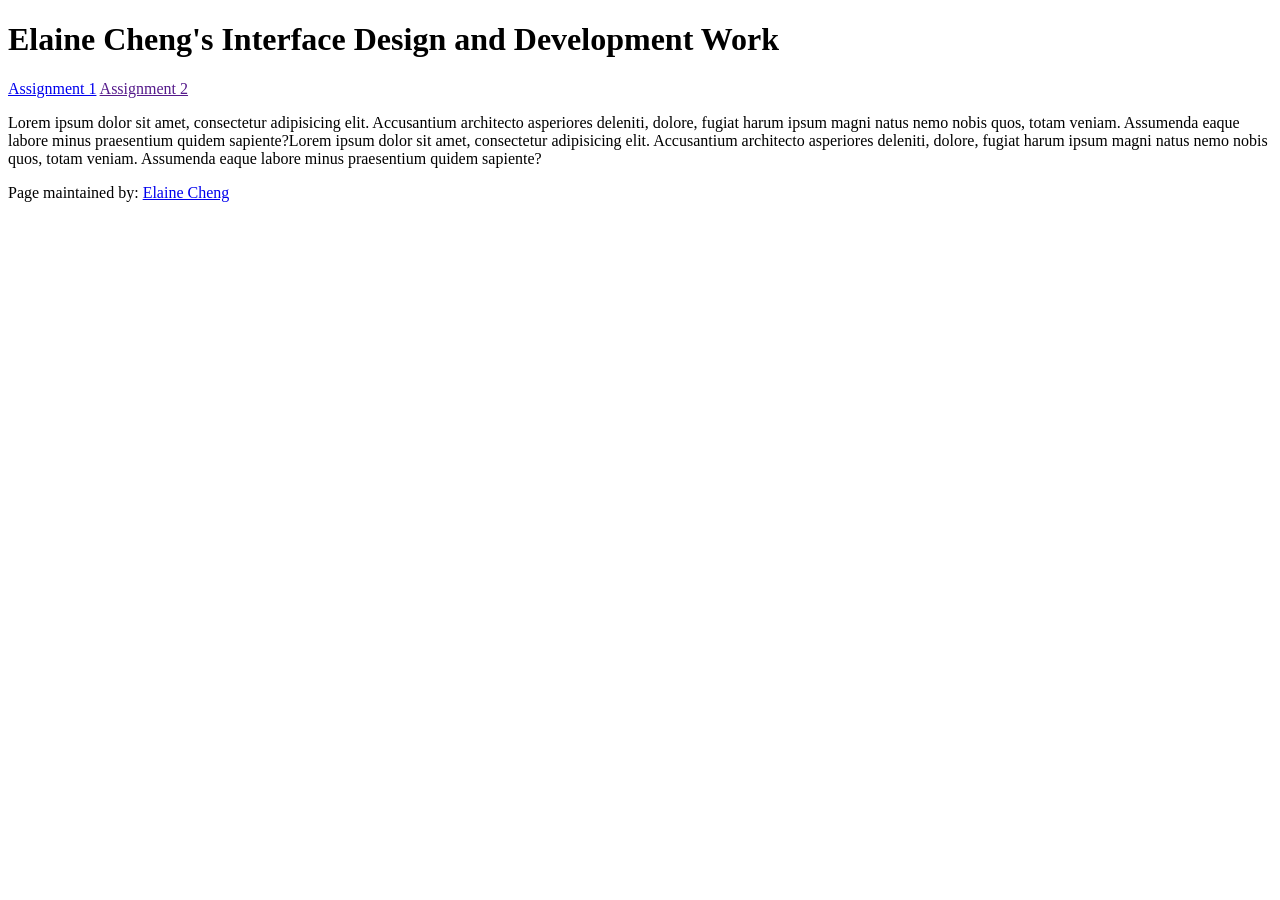
==== index.html @ 5deccfa6 "able to access assignment1 link page" ====
<!doctype html>
<html lang="en">
<head>
    <meta charset="UTF-8">
    <meta name="viewport"
          content="width=device-width, user-scalable=no, initial-scale=1.0, maximum-scale=1.0, minimum-scale=1.0">
    <meta http-equiv="X-UA-Compatible" content="ie=edge">

<!-- !!!!! -->
<!--    change this to refer to your specific page  -->
    <title>Elaine's Work Index</title>

<!-- !!!!! -->
<!--  change this to your preferred icon  -->
    <!-- favicon was sourced from favicon.io but the original graphics are copyright 2020 Twitter, Inc
    and other contributors -->
    <!-- They are licensed under CC-BY 4.0 as linked below -->
    <!-- https://creativecommons.org/licenses/by/4.0/ -->
    <link rel="icon" type="image/png" href="./assets/icons/favicon.png">

    <link rel="stylesheet" href="reset.css">
    <link rel="stylesheet" href="style.css">
</head>
<body>

    <header>
<!-- !!!!! -->
<!--    change this to your preferred online name  -->
        <h1>Elaine Cheng's Interface Design and Development Work</h1>
    </header>

    <div class="mainNavContainer">

        <nav>
            <a href="./assignment1.html">Assignment 1</a>
            <a href="">Assignment 2</a>
        </nav>

        <main>
            <section id="intro-section">
                <p> Lorem ipsum dolor sit amet, consectetur adipisicing elit. Accusantium architecto asperiores deleniti, dolore, fugiat harum ipsum magni natus nemo nobis quos, totam veniam. Assumenda eaque labore minus praesentium quidem sapiente?Lorem ipsum dolor sit amet, consectetur adipisicing elit. Accusantium architecto asperiores deleniti, dolore, fugiat harum ipsum magni natus nemo nobis quos, totam veniam. Assumenda eaque labore minus praesentium quidem sapiente?</p>
            </section>
        </main>

        <!-- this is an empty element which helps with spacing -->
        <aside></aside>

    </div>

    <footer>
        <p>
<!-- !!!!! -->
<!--    change this to your preferred online name and update link to refer to your github page  -->
            Page maintained by:
            <a href="https://github.com/ElaineChengZY/" target="_blank">
            Elaine Cheng
            </a>
        </p>
    </footer>
</body>
</html>
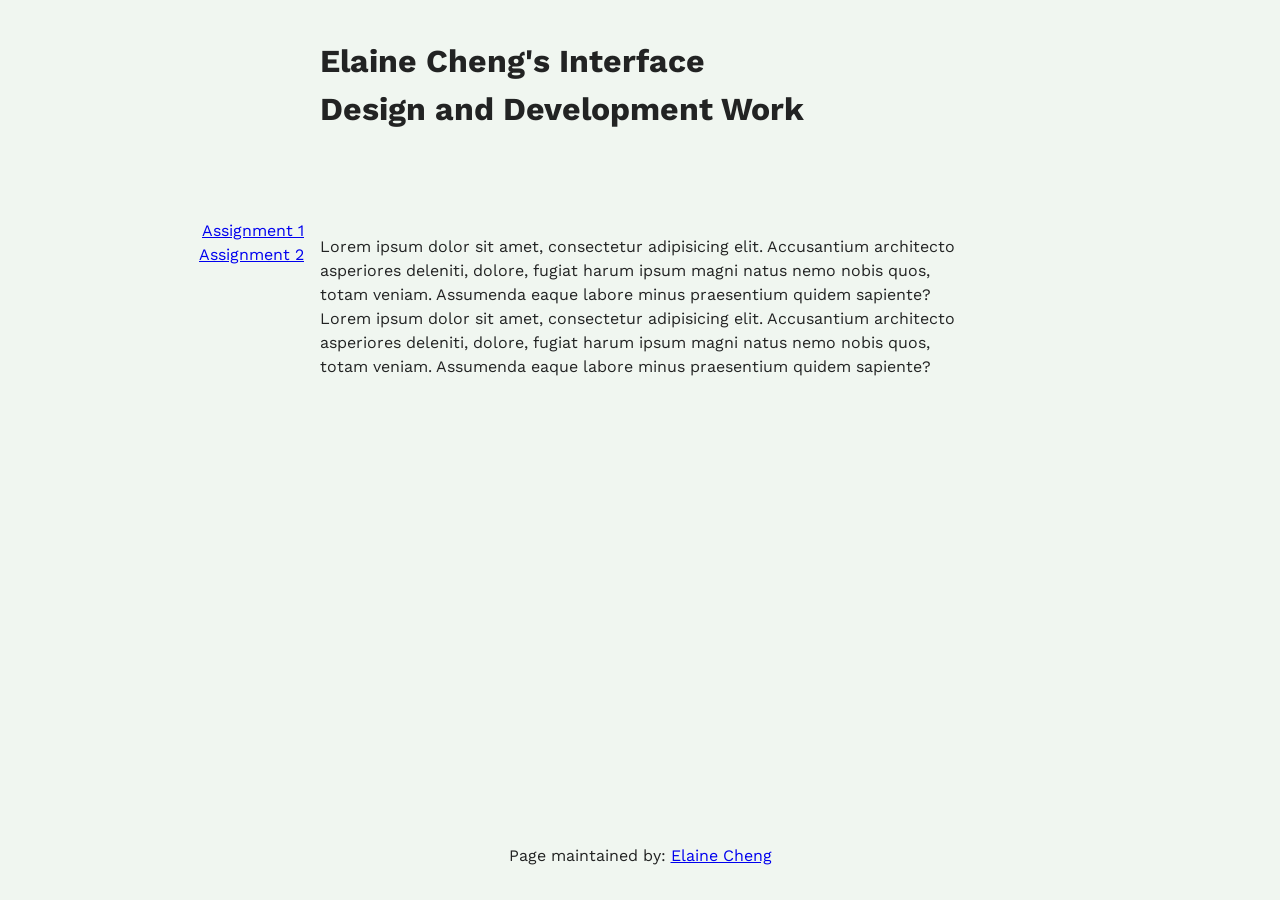
==== commit 61c7df3e: "set up assignment2" ====
--- a/index.html
+++ b/index.html
@@ -8,7 +8,7 @@
 
 <!-- !!!!! -->
 <!--    change this to refer to your specific page  -->
-    <title>Elaine's Work Index</title>
+    <title>Elaine Cheng's Work Index</title>
 
 <!-- !!!!! -->
 <!--  change this to your preferred icon  -->
@@ -33,7 +33,7 @@
 
         <nav>
             <a href="./assignment1.html">Assignment 1</a>
-            <a href="">Assignment 2</a>
+            <a href="./assignment2.html">Assignment 2</a>
         </nav>
 
         <main>
--- a/style.css
+++ b/style.css
@@ -0,0 +1,139 @@
+/*!!!!!*/
+/*add in your own font imports here*/
+/*remember to update them in the rest of the CSS : eg the body selector*/
+@import url('https://fonts.googleapis.com/css2?family=Work+Sans:ital,wght@0,100..900;1,100..900&display=swap');
+
+/*!!!!!*/
+/*change out, and/or add colours to the colour scheme*/
+:root{
+    /* basic 2-bit palette from 1bit Monitor Glow Palette by Polyducks */
+    /* https://lospec.com/palette-list/1bit-monitor-glow */
+    --colour-1: #222323;
+    --colour-2: #f0f6f0;
+}
+
+/* this swaps the colour order to account for user's OS dark mode */
+/*!!!!!*/
+/*remember to update the colours here too to reflect the above changes*/
+@media (prefers-color-scheme: dark) {
+    :root{
+        --colour-1: #f0f6f0;
+        --colour-2: #222323;
+    }
+}
+
+
+body {
+    background-color: var(--colour-2);
+    color: var(--colour-1);
+    font-family: 'Work Sans', sans-serif;
+    line-height: 1.5;
+    padding: 1rem;
+    display: flex;
+    flex-direction: column;
+    gap: 1rem;
+}
+
+header {
+    display: flex;
+    justify-content: center;
+    margin-block-end: 3rem;
+}
+
+.mainNavContainer {
+    flex: 1;
+    display: flex;
+    justify-content: center;
+    gap: 1rem;
+}
+
+nav {
+    display: flex;
+    flex-direction: column;
+    min-width: fit-content;
+    flex: 1;
+    align-items: flex-end;
+}
+
+main {
+    display: flex;
+    flex-direction: column;
+    align-items: center;
+}
+
+section {
+    max-width: 80rch;
+}
+.firstSectionHeading {
+    margin-top: 0;
+}
+
+aside {
+    visibility: hidden;
+    flex: 1;
+}
+
+footer {
+    display: flex;
+    justify-content: center;
+    margin-block-start: 3rem;
+}
+
+/*technique from Kevin Powell*/
+/*https://youtu.be/CU8Plk-53RU?si=zMpP0Pfbg1SaXeDB&t=255*/
+/*longer post about how this works and the * + * selector*/
+/*https://alistapart.com/article/axiomatic-css-and-lobotomized-owls/*/
+.prose > * + * {
+    margin-block-start: var(--prose-flow, 1em);
+}
+
+/* breakpoints from Material Design Spec https://m3.material.io/foundations/layout/breakpoints/overview */
+/* while sometimes mobile first is recommended, as we will be focused on desktop, we will start there */
+
+/* assumed base sizing is large (1200–1599px) : desktop  */
+
+/* extra-large breakpoint : desktop, ultrawide monitors */
+@media (width > 1600px) {
+
+}
+
+/* expanded breakpoint : phone or tablet in landscape, desktop */
+@media (width < 1200px) {
+    header {
+        margin-block-end: 2rem;
+    }
+    footer {
+        margin-block-start: 2rem;
+    }
+}
+/* medium breakpoint : tablet in portrait */
+@media (width < 840px) {
+    header {
+        margin-block-end: 1rem;
+    }
+    .mainNavContainer {
+        flex-direction: column;
+        justify-content: flex-start;
+        align-items: center;
+    }
+    nav {
+        flex: 0;
+        width: 100%;
+        max-width: 80rch;
+        justify-content: space-between;
+        flex-direction: row;
+    }
+    main {
+        flex: 1;
+    }
+    aside {
+        flex: 0;
+    }
+    footer {
+        margin-block-start: 1rem;
+    }
+}
+/* compact breakpoint : phone in portrait */
+@media (width < 600px) {
+
+}
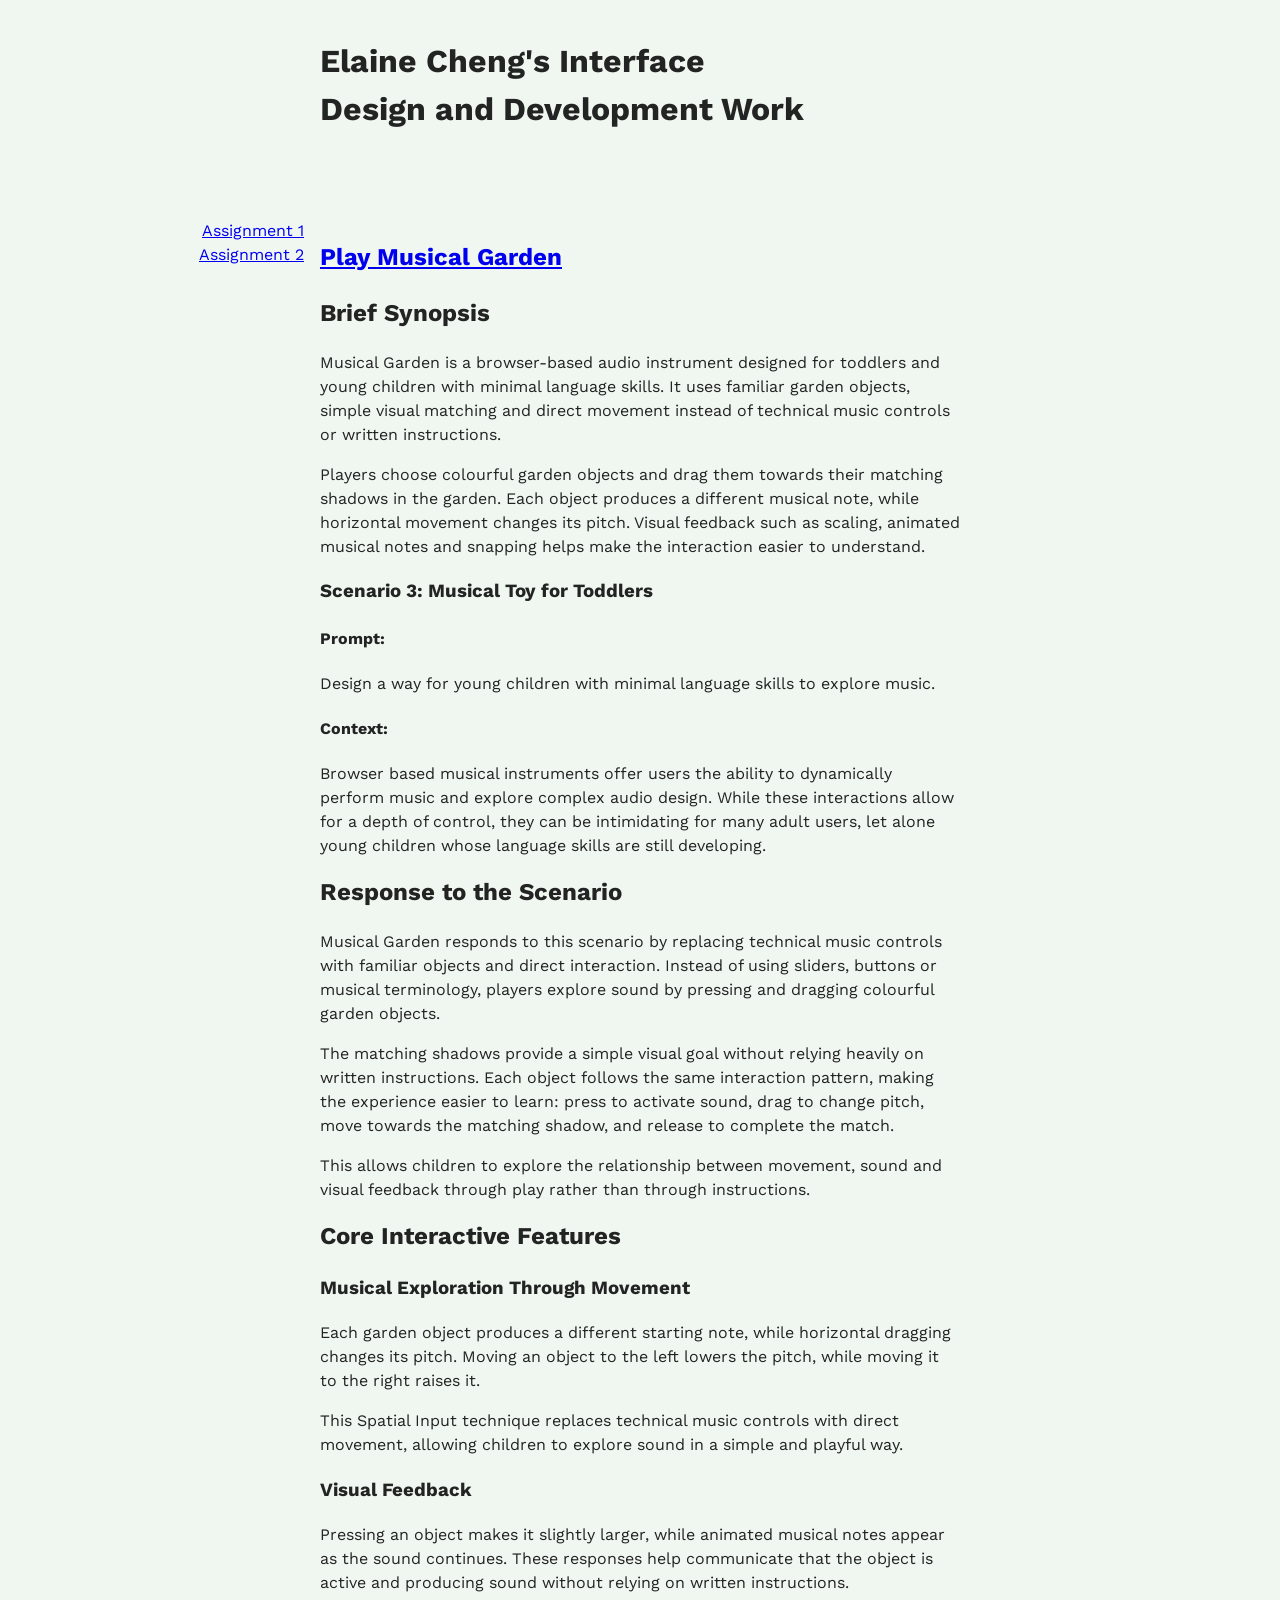
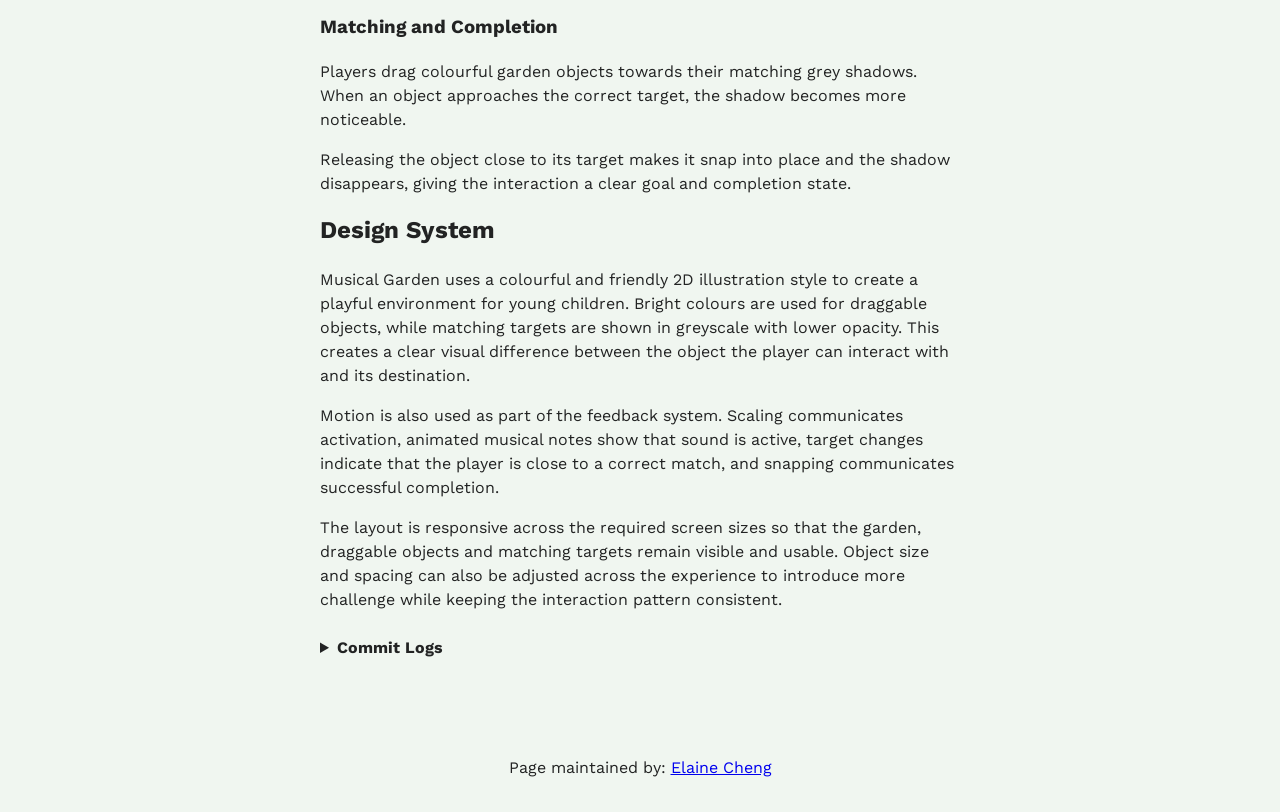
==== commit 188890bf: "Adding document brief link to final project, brief synopsis, core features and design system" ====
--- a/index.html
+++ b/index.html
@@ -37,10 +37,516 @@
         </nav>
 
         <main>
+            
             <section id="intro-section">
-                <p> Lorem ipsum dolor sit amet, consectetur adipisicing elit. Accusantium architecto asperiores deleniti, dolore, fugiat harum ipsum magni natus nemo nobis quos, totam veniam. Assumenda eaque labore minus praesentium quidem sapiente?Lorem ipsum dolor sit amet, consectetur adipisicing elit. Accusantium architecto asperiores deleniti, dolore, fugiat harum ipsum magni natus nemo nobis quos, totam veniam. Assumenda eaque labore minus praesentium quidem sapiente?</p>
+                 <h2>
+                    <a href ="https://elainechengzy.github.io/musicfortoddlers/" target="_blank">
+                        Play Musical Garden
+                    </a>
+                </h2>
+
+                <h2 class="firstSectionHeading">Brief Synopsis</h2>
+                <p> Musical Garden is a browser-based audio instrument designed for toddlers and young children with minimal language skills. It uses familiar garden objects, simple visual matching and direct movement instead of technical music controls or written instructions.</p>
+                <p>Players choose colourful garden objects and drag them towards their matching shadows in the garden. Each object produces a different musical note, while horizontal movement changes its pitch. Visual feedback such as scaling, animated musical notes and snapping helps make the interaction easier to understand.</p>
+                
+                <h3>Scenario 3: Musical Toy for Toddlers</h3>
+                <h4>Prompt:</h4>
+                <p>Design a way for young children with minimal language skills to explore music.</p>
+                <h4>Context:</h4>
+                <p>Browser based musical instruments offer users the ability to dynamically perform music and explore complex audio design. While these interactions allow for a depth of control, they can be intimidating for many adult users, let alone young children whose language skills are still developing.</p>
+
+                <h2 class="firstSectionHeading">Response to the Scenario</h2>
+                <p>Musical Garden responds to this scenario by replacing technical music controls with familiar objects and direct interaction. Instead of using sliders, buttons or musical terminology, players explore sound by pressing and dragging colourful garden objects.</p>
+                <p>The matching shadows provide a simple visual goal without relying heavily on written instructions. Each object follows the same interaction pattern, making the experience easier to learn: press to activate sound, drag to change pitch, move towards the matching shadow, and release to complete the match.</p>
+                <p>This allows children to explore the relationship between movement, sound and visual feedback through play rather than through instructions.</p>
+
+                <h2 class="firstSectionHeading">Core Interactive Features</h2>
+                <h3>Musical Exploration Through Movement</h3>
+                <p>Each garden object produces a different starting note, while horizontal dragging changes its pitch. Moving an object to the left lowers the pitch, while moving it to the right raises it.</p>
+                <p>This Spatial Input technique replaces technical music controls with direct movement, allowing children to explore sound in a simple and playful way.</p>
+               
+                <h3>Visual Feedback</h3>
+                <p>Pressing an object makes it slightly larger, while animated musical notes appear as the sound continues. These responses help communicate that the object is active and producing sound without relying on written instructions.</p>
+               
+                <h3>Matching and Completion</h3>
+                <p>Players drag colourful garden objects towards their matching grey shadows. When an object approaches the correct target, the shadow becomes more noticeable.</p>
+                <p>Releasing the object close to its target makes it snap into place and the shadow disappears, giving the interaction a clear goal and completion state.</p>
+
+                <h2 class="firstSectionHeading">Design System</h2>
+                <p>Musical Garden uses a colourful and friendly 2D illustration style to create a playful environment for young children. Bright colours are used for draggable objects, while matching targets are shown in greyscale with lower opacity. This creates a clear visual difference between the object the player can interact with and its destination.</p>
+                <p>Motion is also used as part of the feedback system. Scaling communicates activation, animated musical notes show that sound is active, target changes indicate that the player is close to a correct match, and snapping communicates successful completion.</p>
+                <p>The layout is responsive across the required screen sizes so that the garden, draggable objects and matching targets remain visible and usable. Object size and spacing can also be adjusted across the experience to introduce more challenge while keeping the interaction pattern consistent.</p>
+
+           <details class="commit-log">
+                <summary>Commit Logs</summary>
+                 <table>
+
+    <thead><tr>
+
+        <th>Author</th>
+        <th>Date</th>
+        <th>Subject</th>
+        <th>Body</th>
+
+    </tr></thead>
+
+    <tbody>
+
+      <tr>
+
+        <td>ElaineChengZY</td>
+        <td>Wed Aug 26 16:06:28 2026 +1000</td>
+        <td>Initial commit</td>
+        <td></td>
+
+      </tr>
+
+      <tr>
+
+        <td>ElaineChengZY</td>
+        <td>Thu Aug 27 14:47:53 2026 +1000</td>
+        <td>building/ set up</td>
+        <td></td>
+
+      </tr>
+
+      <tr>
+
+        <td>ElaineChengZY</td>
+        <td>Thu Aug 27 14:52:10 2026 +1000</td>
+        <td>overwrite</td>
+        <td></td>
+
+      </tr>
+
+      <tr>
+
+        <td>ElaineChengZY</td>
+        <td>Sat Aug 29 23:34:26 2026 +1000</td>
+        <td>Set up dialog and button</td>
+        <td>Start the D4 note on mousedown and release it on mouseup or mouseleave.</td>
+
+      </tr>
+
+      <tr>
+
+        <td>ElaineChengZY</td>
+        <td>Sun Aug 30 00:04:10 2026 +1000</td>
+        <td>add scale hover feedback for prototype 1</td>
+        <td></td>
+
+      </tr>
+
+      <tr>
+
+        <td>ElaineChengZY</td>
+        <td>Sun Aug 30 00:05:40 2026 +1000</td>
+        <td>update</td>
+        <td></td>
+
+      </tr>
+
+      <tr>
+
+        <td>1.2 pressed scale;</td>
+        <td>undefined</td>
+        <td>undefined</td>
+        <td>undefined</td>
+
+      </tr>
+
+      <tr>
+
+        <td>ElaineChengZY</td>
+        <td>Sun Aug 30 14:54:43 2026 +1000</td>
+        <td>add scale feedback</td>
+        <td>1.3 hover scale;</td>
+
+      </tr>
+
+      <tr>
+
+        <td>ElaineChengZY</td>
+        <td>Sun Aug 30 14:59:58 2026 +1000</td>
+        <td>rename</td>
+        <td></td>
+
+      </tr>
+
+      <tr>
+
+        <td>ElaineChengZY</td>
+        <td>Sun Aug 30 15:17:03 2026 +1000</td>
+        <td>glow feedback for prototype2</td>
+        <td></td>
+
+      </tr>
+
+      <tr>
+
+        <td>ElaineChengZY</td>
+        <td>Sun Aug 30 15:23:25 2026 +1000</td>
+        <td>rearrange file structure</td>
+        <td></td>
+
+      </tr>
+
+      <tr>
+
+        <td>ElaineChengZY</td>
+        <td>Sun Aug 30 15:31:54 2026 +1000</td>
+        <td>complete lift and shadow feedback</td>
+        <td></td>
+
+      </tr>
+
+      <tr>
+
+        <td>ElaineChengZY</td>
+        <td>Sun Aug 30 16:54:31 2026 +1000</td>
+        <td>map whole-page horizontal movement to pitch</td>
+        <td></td>
+
+      </tr>
+
+      <tr>
+
+        <td>ElaineChengZY</td>
+        <td>Sun Aug 30 17:12:16 2026 +1000</td>
+        <td>replace lift feedback with musical note feedback</td>
+        <td></td>
+
+      </tr>
+
+      <tr>
+
+        <td>ElaineChengZY</td>
+        <td>Sun Aug 30 22:31:25 2026 +1000</td>
+        <td>map whole-page vertical movement to volume</td>
+        <td></td>
+
+      </tr>
+
+      <tr>
+
+        <td>ElaineChengZY</td>
+        <td>Sun Aug 30 23:16:25 2026 +1000</td>
+        <td>map centre-to-edge movement to timbre</td>
+        <td></td>
+
+      </tr>
+
+      <tr>
+
+        <td>ElaineChengZY</td>
+        <td>Mon Aug 31 15:36:10 2026 +1000</td>
+        <td>updated</td>
+        <td></td>
+
+      </tr>
+
+      <tr>
+
+        <td>ElaineChengZY</td>
+        <td>Wed Sep 9 15:03:48 2026 +1000</td>
+        <td>delete unused prototype</td>
+        <td></td>
+
+      </tr>
+
+      <tr>
+
+        <td>ElaineChengZY</td>
+        <td>Wed Sep 9 15:17:45 2026 +1000</td>
+        <td>delete unused prototype</td>
+        <td></td>
+
+      </tr>
+
+      <tr>
+
+        <td>ElaineChengZY</td>
+        <td>Wed Sep 9 15:30:46 2026 +1000</td>
+        <td>fixing on main</td>
+        <td></td>
+
+      </tr>
+
+      <tr>
+
+        <td>ElaineChengZY</td>
+        <td>Wed Sep 9 16:04:51 2026 +1000</td>
+        <td>update</td>
+        <td></td>
+
+      </tr>
+
+      <tr>
+
+        <td>ElaineChengZY</td>
+        <td>Wed Sep 9 16:43:51 2026 +1000</td>
+        <td>Changing the title from main to branch 2</td>
+        <td></td>
+
+      </tr>
+
+      <tr>
+
+        <td>ElaineChengZY</td>
+        <td>Wed Sep 9 16:49:36 2026 +1000</td>
+        <td>create a musical note feedback</td>
+        <td></td>
+
+      </tr>
+
+      <tr>
+
+        <td>ElaineChengZY</td>
+        <td>Wed Sep 9 16:51:02 2026 +1000</td>
+        <td>fixing</td>
+        <td></td>
+
+      </tr>
+
+      <tr>
+
+        <td>ElaineChengZY</td>
+        <td>Wed Sep 9 16:51:41 2026 +1000</td>
+        <td>delete unused prototype</td>
+        <td></td>
+
+      </tr>
+
+      <tr>
+
+        <td>ElaineChengZY</td>
+        <td>Wed Sep 9 17:19:49 2026 +1000</td>
+        <td>Update index.html</td>
+        <td></td>
+
+      </tr>
+
+      <tr>
+
+        <td>ElaineChengZY</td>
+        <td>Wed Sep 9 19:29:24 2026 +1000</td>
+        <td>delete unused prototype and create spatial input</td>
+        <td>control pitch in horizontal</td>
+
+      </tr>
+
+      <tr>
+
+        <td>ElaineChengZY</td>
+        <td>Wed Sep 9 19:51:40 2026 +1000</td>
+        <td>update title to branch 4</td>
+        <td></td>
+
+      </tr>
+
+      <tr>
+
+        <td>ElaineChengZY</td>
+        <td>Mon Sep 14 16:29:26 2026 +1000</td>
+        <td>Add continuous musical note feedback</td>
+        <td>Added multiple animated musical notes that continue appearing while the garden button is held.</td>
+
+      </tr>
+
+      <tr>
+
+        <td>ElaineChengZY</td>
+        <td>Mon Sep 14 16:59:21 2026 +1000</td>
+        <td>Add draggable object to Spatial Horizontal</td>
+        <td></td>
+
+      </tr>
+
+      <tr>
+
+        <td>ElaineChengZY</td>
+        <td>Mon Sep 14 18:04:28 2026 +1000</td>
+        <td>create git commit</td>
+        <td></td>
+
+      </tr>
+
+      <tr>
+
+        <td>ElaineChengZY</td>
+        <td>Mon Sep 14 18:05:36 2026 +1000</td>
+        <td>create git commit</td>
+        <td></td>
+
+      </tr>
+
+      <tr>
+
+        <td>ElaineChengZY</td>
+        <td>Wed Sep 23 14:54:29 2026 +1000</td>
+        <td>include text</td>
+        <td></td>
+
+      </tr>
+
+      <tr>
+
+        <td>ElaineChengZY</td>
+        <td>Sat Sep 26 21:55:12 2026 +1000</td>
+        <td>changing button into picture</td>
+        <td></td>
+
+      </tr>
+
+      <tr>
+
+        <td>ElaineChengZY</td>
+        <td>Sat Sep 26 22:26:50 2026 +1000</td>
+        <td>fixed the size of the picture</td>
+        <td></td>
+
+      </tr>
+
+      <tr>
+
+        <td>ElaineChengZY</td>
+        <td>Sat Sep 26 22:30:17 2026 +1000</td>
+        <td>refined prototype-label style</td>
+        <td></td>
+
+      </tr>
+
+      <tr>
+
+        <td>ElaineChengZY</td>
+        <td>Sat Sep 26 22:32:08 2026 +1000</td>
+        <td>change the size of the object</td>
+        <td></td>
+
+      </tr>
+
+      <tr>
+
+        <td>ElaineChengZY</td>
+        <td>Sun Sep 27 13:51:17 2026 +1000</td>
+        <td>changing button to image</td>
+        <td></td>
+
+      </tr>
+
+      <tr>
+
+        <td>ElaineChengZY</td>
+        <td>Sun Sep 27 14:26:33 2026 +1000</td>
+        <td>adding snap into shadow effect</td>
+        <td></td>
+
+      </tr>
+
+      <tr>
+
+        <td>ElaineChengZY</td>
+        <td>Sun Sep 27 21:52:54 2026 +1000</td>
+        <td>Update Commit Logs</td>
+        <td></td>
+
+      </tr>
+
+      <tr>
+
+        <td>ElaineChengZY</td>
+        <td>Sun Sep 27 22:12:20 2026 +1000</td>
+        <td>Update Commit Logs</td>
+        <td></td>
+
+      </tr>
+
+      <tr>
+
+        <td>ElaineChengZY</td>
+        <td>Wed Oct 7 14:18:02 2026 +1100</td>
+        <td>deleted previous prototype in main</td>
+        <td></td>
+
+      </tr>
+
+      <tr>
+
+        <td>ElaineChengZY</td>
+        <td>Wed Oct 7 14:49:02 2026 +1100</td>
+        <td>Merge branch 'SpatialHorizontal'</td>
+        <td></td>
+
+      </tr>
+
+      <tr>
+
+        <td>ElaineChengZY</td>
+        <td>Wed Oct 7 14:55:11 2026 +1100</td>
+        <td>change title name</td>
+        <td></td>
+
+      </tr>
+
+      <tr>
+
+        <td>ElaineChengZY</td>
+        <td>Wed Oct 7 15:01:59 2026 +1100</td>
+        <td>add and updated scale feedback to final design</td>
+        <td></td>
+
+      </tr>
+
+      <tr>
+
+        <td>ElaineChengZY</td>
+        <td>Wed Oct 7 15:33:09 2026 +1100</td>
+        <td>add favicon</td>
+        <td></td>
+
+      </tr>
+
+      <tr>
+
+        <td>ElaineChengZY</td>
+        <td>Wed Oct 7 16:17:21 2026 +1100</td>
+        <td>Merge branch 'NoteFeedback'</td>
+        <td></td>
+
+      </tr>
+
+      <tr>
+
+        <td>ElaineChengZY</td>
+        <td>Tue Oct 20 01:31:26 2026 +1100</td>
+        <td>Add Flower and Bee matching interactions and responsive styles</td>
+        <td></td>
+
+      </tr>
+
+      <tr>
+
+        <td>ElaineChengZY</td>
+        <td>Tue Oct 20 19:53:32 2026 +1100</td>
+        <td>Add more garden assets and improve responsive tray layout</td>
+        <td></td>
+
+      </tr>
+
+      <tr>
+
+        <td>ElaineChengZY</td>
+        <td>Wed Oct 21 01:19:33 2026 +1100</td>
+        <td>Expand garden assets</td>
+        <td> add free placement and style intro dialog, Expand the garden to 15 assets with individual base notes and matching shadows.</td>
+
+      </tr>
+
+    </tbody>
+                 </table>
             </section>
         </main>
+
 
         <!-- this is an empty element which helps with spacing -->
         <aside></aside>
--- a/style.css
+++ b/style.css
@@ -64,6 +64,7 @@
 section {
     max-width: 80rch;
 }
+
 .firstSectionHeading {
     margin-top: 0;
 }
@@ -136,4 +137,41 @@
 /* compact breakpoint : phone in portrait */
 @media (width < 600px) {
 
+}
+.commit-log {
+    margin-top: 1.5rem;
+}
+
+.commit-log summary {
+    cursor: pointer;
+    font-weight: bold;
+    margin-bottom: 1rem;
+}
+
+.table-wrapper {
+    overflow-x: auto;
+    margin-top: 1rem;
+}
+
+.commit-log table {
+    width: 100%;
+    border-collapse: collapse;
+    font-size: 0.9rem;
+}
+
+.commit-log th,
+.commit-log td {
+    padding: 0.75rem;
+    border: 1px solid #ccc;
+    text-align: left;
+    vertical-align: top;
+}
+
+.commit-log th {
+    font-weight: bold;
+}
+
+.form-link {
+   display: flex;
+   justify-content: center;
 }
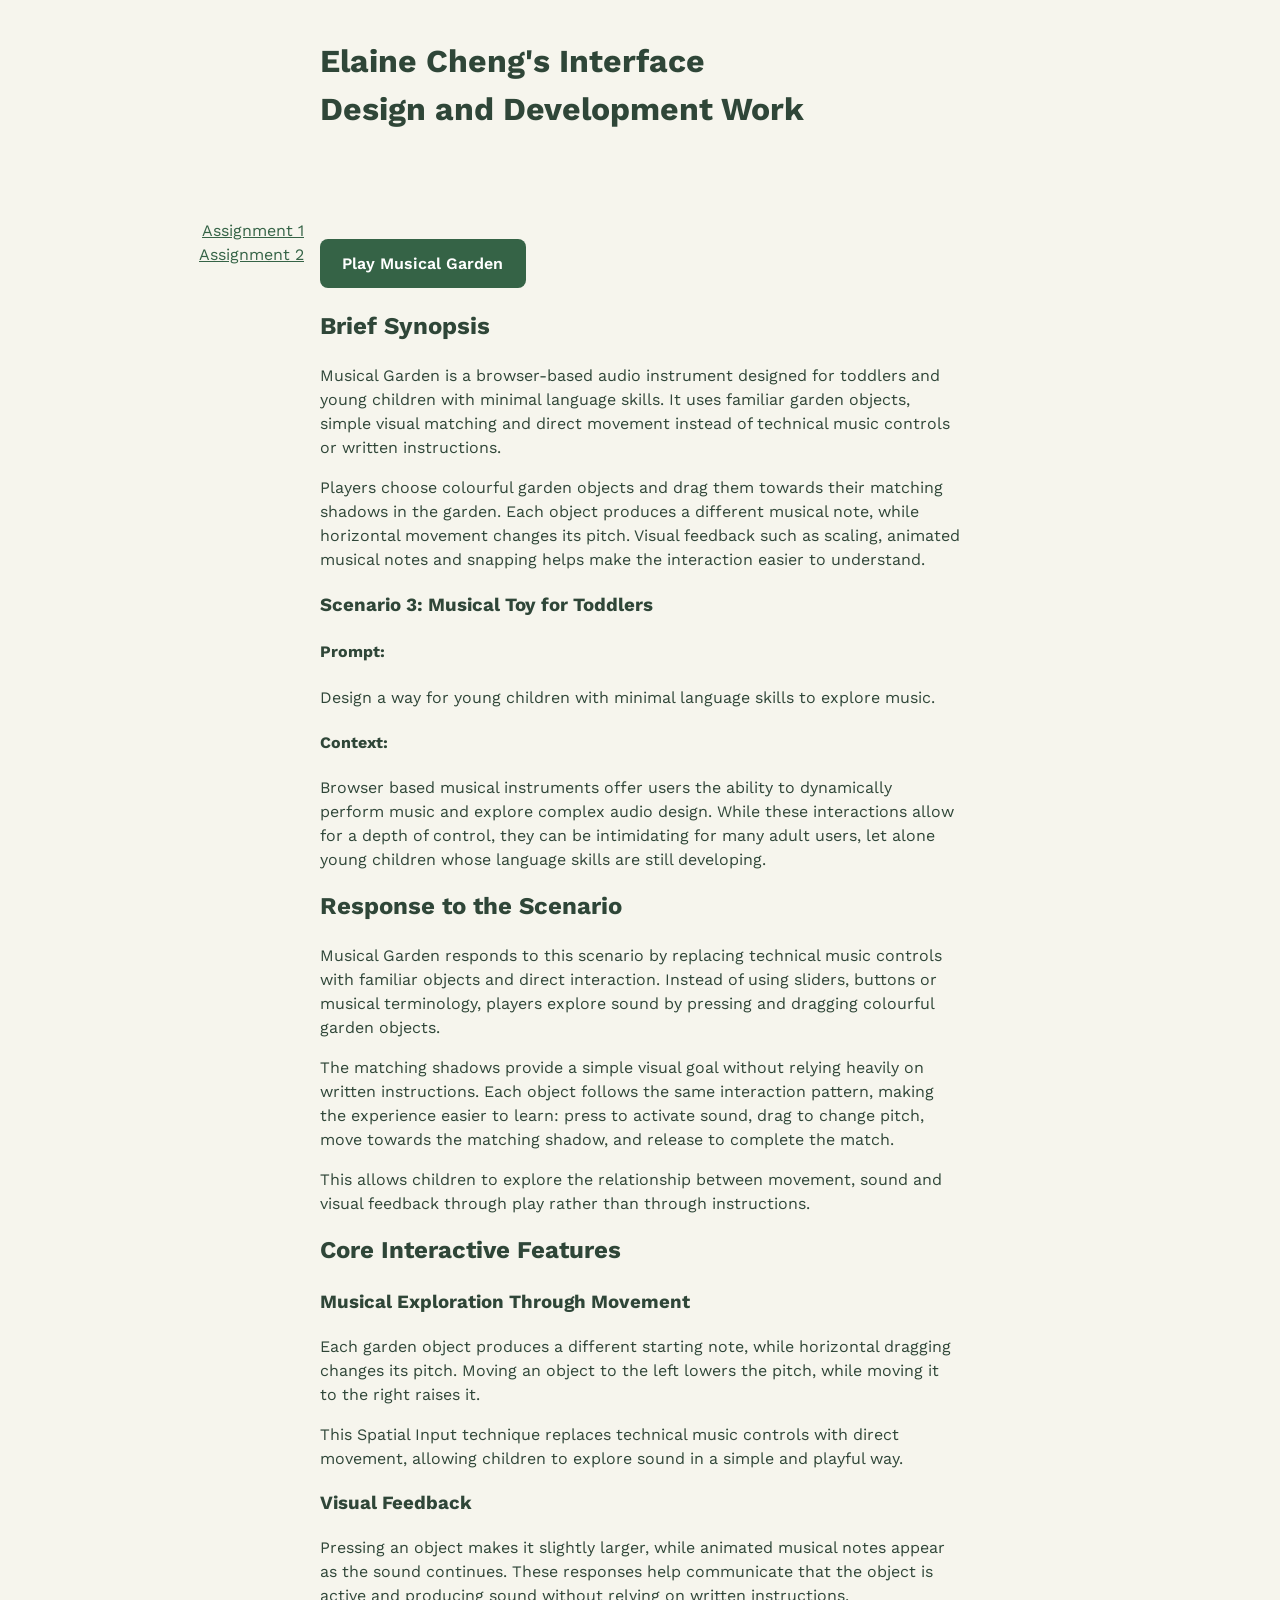
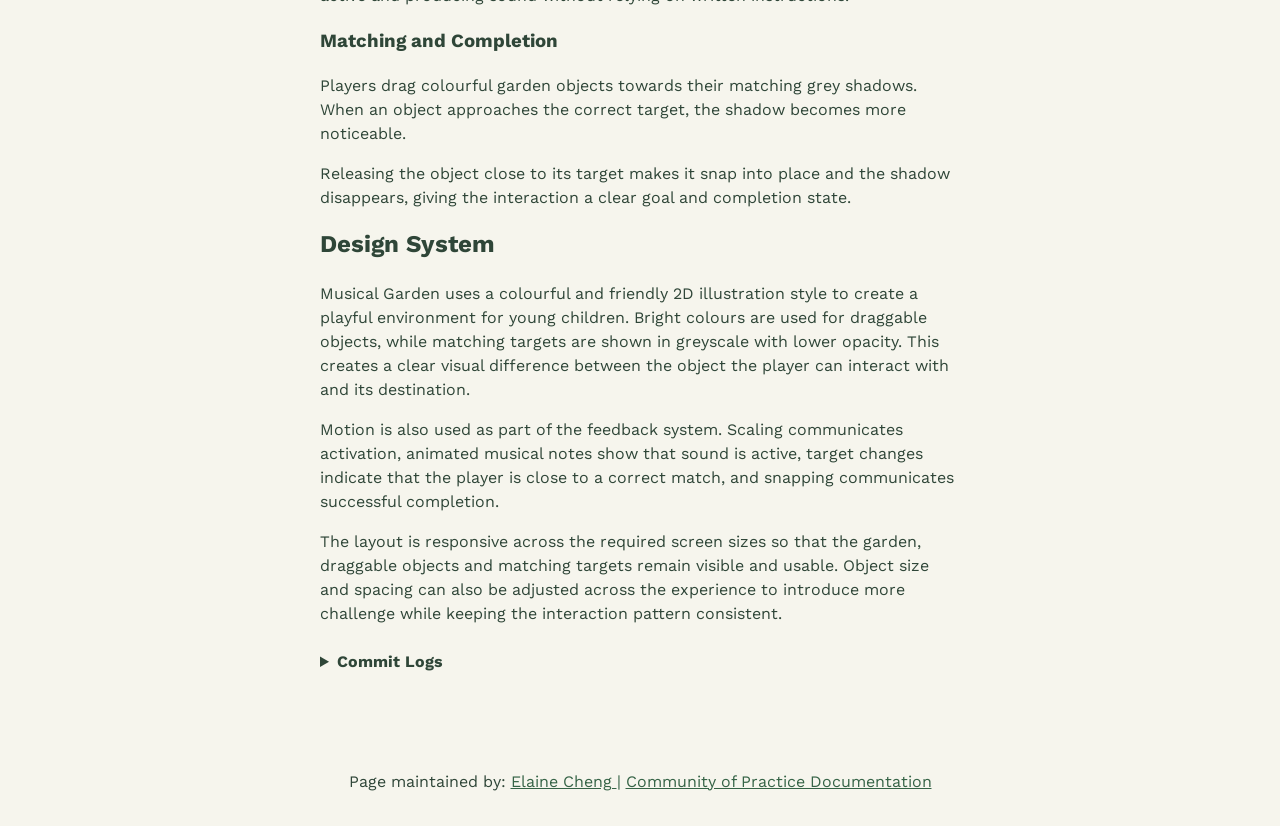
==== commit b6aaa672: "Design the home page" ====
--- a/index.html
+++ b/index.html
@@ -40,7 +40,8 @@
             
             <section id="intro-section">
                  <h2>
-                    <a href ="https://elainechengzy.github.io/musicfortoddlers/" target="_blank">
+                    <a
+                        class="play-button" href="https://elainechengzy.github.io/musicfortoddlers/"target="_blank"rel="noopener noreferrer">
                         Play Musical Garden
                     </a>
                 </h2>
@@ -561,6 +562,10 @@
             <a href="https://github.com/ElaineChengZY/" target="_blank">
             Elaine Cheng
             </a>
+            <a>|</a>
+            <a href="https://au.miro.com/app/board/u3jVOf5kmKY=/?share_link_id=674325434034">
+            Community of Practice Documentation
+            </a>  
         </p>
     </footer>
 </body>
--- a/style.css
+++ b/style.css
@@ -1,27 +1,11 @@
-/*!!!!!*/
-/*add in your own font imports here*/
-/*remember to update them in the rest of the CSS : eg the body selector*/
 @import url('https://fonts.googleapis.com/css2?family=Work+Sans:ital,wght@0,100..900;1,100..900&display=swap');
 
-/*!!!!!*/
-/*change out, and/or add colours to the colour scheme*/
-:root{
-    /* basic 2-bit palette from 1bit Monitor Glow Palette by Polyducks */
-    /* https://lospec.com/palette-list/1bit-monitor-glow */
-    --colour-1: #222323;
-    --colour-2: #f0f6f0;
+/* Background, text and link colours. */
+:root {
+    --colour-1: #2f4638;
+    --colour-2: #f6f5ed;
+    --link-colour: #356346;
 }
-
-/* this swaps the colour order to account for user's OS dark mode */
-/*!!!!!*/
-/*remember to update the colours here too to reflect the above changes*/
-@media (prefers-color-scheme: dark) {
-    :root{
-        --colour-1: #f0f6f0;
-        --colour-2: #222323;
-    }
-}
-
 
 body {
     background-color: var(--colour-2);
@@ -34,19 +18,21 @@
     gap: 1rem;
 }
 
+a { color: var(--link-colour); }
+a:hover { color: #234b32; }
+a:focus-visible, summary:focus-visible { outline: 3px solid #946125; outline-offset: 4px; }
+
 header {
     display: flex;
     justify-content: center;
     margin-block-end: 3rem;
 }
-
 .mainNavContainer {
     flex: 1;
     display: flex;
     justify-content: center;
     gap: 1rem;
 }
-
 nav {
     display: flex;
     flex-direction: column;
@@ -54,64 +40,45 @@
     flex: 1;
     align-items: flex-end;
 }
-
 main {
     display: flex;
     flex-direction: column;
     align-items: center;
+    min-width: 0;
 }
-
-section {
-    max-width: 80rch;
-}
-
-.firstSectionHeading {
-    margin-top: 0;
-}
-
-aside {
-    visibility: hidden;
-    flex: 1;
-}
-
+section { max-width: 80rch; min-width: 0; width: 100%; }
+.firstSectionHeading { margin-top: 0; }
+aside { visibility: hidden; flex: 1; }
 footer {
     display: flex;
     justify-content: center;
     margin-block-start: 3rem;
 }
+.prose > * + * { margin-block-start: var(--prose-flow, 1em); }
 
-/*technique from Kevin Powell*/
-/*https://youtu.be/CU8Plk-53RU?si=zMpP0Pfbg1SaXeDB&t=255*/
-/*longer post about how this works and the * + * selector*/
-/*https://alistapart.com/article/axiomatic-css-and-lobotomized-owls/*/
-.prose > * + * {
-    margin-block-start: var(--prose-flow, 1em);
+/* The main project link becomes a button. */
+.play-button {
+    display: inline-block;
+    padding: .8rem 1.4rem;
+    border-radius: 8px;
+    background-color: #356346;
+    color: #fff;
+    font-size: 1rem;
+    font-weight: 600;
+    text-decoration: none;
 }
+.play-button:hover { background-color: #234b32; color: #fff; }
 
-/* breakpoints from Material Design Spec https://m3.material.io/foundations/layout/breakpoints/overview */
-/* while sometimes mobile first is recommended, as we will be focused on desktop, we will start there */
-
-/* assumed base sizing is large (1200–1599px) : desktop  */
-
-/* extra-large breakpoint : desktop, ultrawide monitors */
+/* Base layout: 1200–1600px. */
 @media (width > 1600px) {
-
+    body { max-width: 1600px; margin-inline: auto; }
 }
-
-/* expanded breakpoint : phone or tablet in landscape, desktop */
-@media (width < 1200px) {
-    header {
-        margin-block-end: 2rem;
-    }
-    footer {
-        margin-block-start: 2rem;
-    }
+@media (840px <= width < 1200px) {
+    header { margin-block-end: 2rem; }
+    footer { margin-block-start: 2rem; }
 }
-/* medium breakpoint : tablet in portrait */
 @media (width < 840px) {
-    header {
-        margin-block-end: 1rem;
-    }
+    header { margin-block-end: 1rem; }
     .mainNavContainer {
         flex-direction: column;
         justify-content: flex-start;
@@ -123,55 +90,22 @@
         max-width: 80rch;
         justify-content: space-between;
         flex-direction: row;
+        flex-wrap: wrap;
+        gap: 1rem;
     }
-    main {
-        flex: 1;
-    }
-    aside {
-        flex: 0;
-    }
-    footer {
-        margin-block-start: 1rem;
-    }
+    main { flex: 1; width: 100%; }
+    aside { flex: 0; }
+    footer { margin-block-start: 1rem; }
 }
-/* compact breakpoint : phone in portrait */
-@media (width < 600px) {
-
-}
-.commit-log {
-    margin-top: 1.5rem;
-}
-
-.commit-log summary {
-    cursor: pointer;
-    font-weight: bold;
-    margin-bottom: 1rem;
-}
-
-.table-wrapper {
-    overflow-x: auto;
-    margin-top: 1rem;
-}
-
-.commit-log table {
-    width: 100%;
-    border-collapse: collapse;
-    font-size: 0.9rem;
-}
-
-.commit-log th,
-.commit-log td {
-    padding: 0.75rem;
-    border: 1px solid #ccc;
+.commit-log { margin-top: 1.5rem; }
+.commit-log summary { cursor: pointer; font-weight: bold; margin-bottom: 1rem; }
+.table-wrapper { overflow-x: auto; margin-top: 1rem; }
+.commit-log table { width: 100%; border-collapse: collapse; font-size: .9rem; }
+.commit-log th, .commit-log td {
+    padding: .75rem;
+    border: 1px solid #c9d1c4;
     text-align: left;
     vertical-align: top;
 }
-
-.commit-log th {
-    font-weight: bold;
-}
-
-.form-link {
-   display: flex;
-   justify-content: center;
-}+.commit-log th { font-weight: bold; background-color: #e7edde; }
+.form-link { display: flex; justify-content: center; }
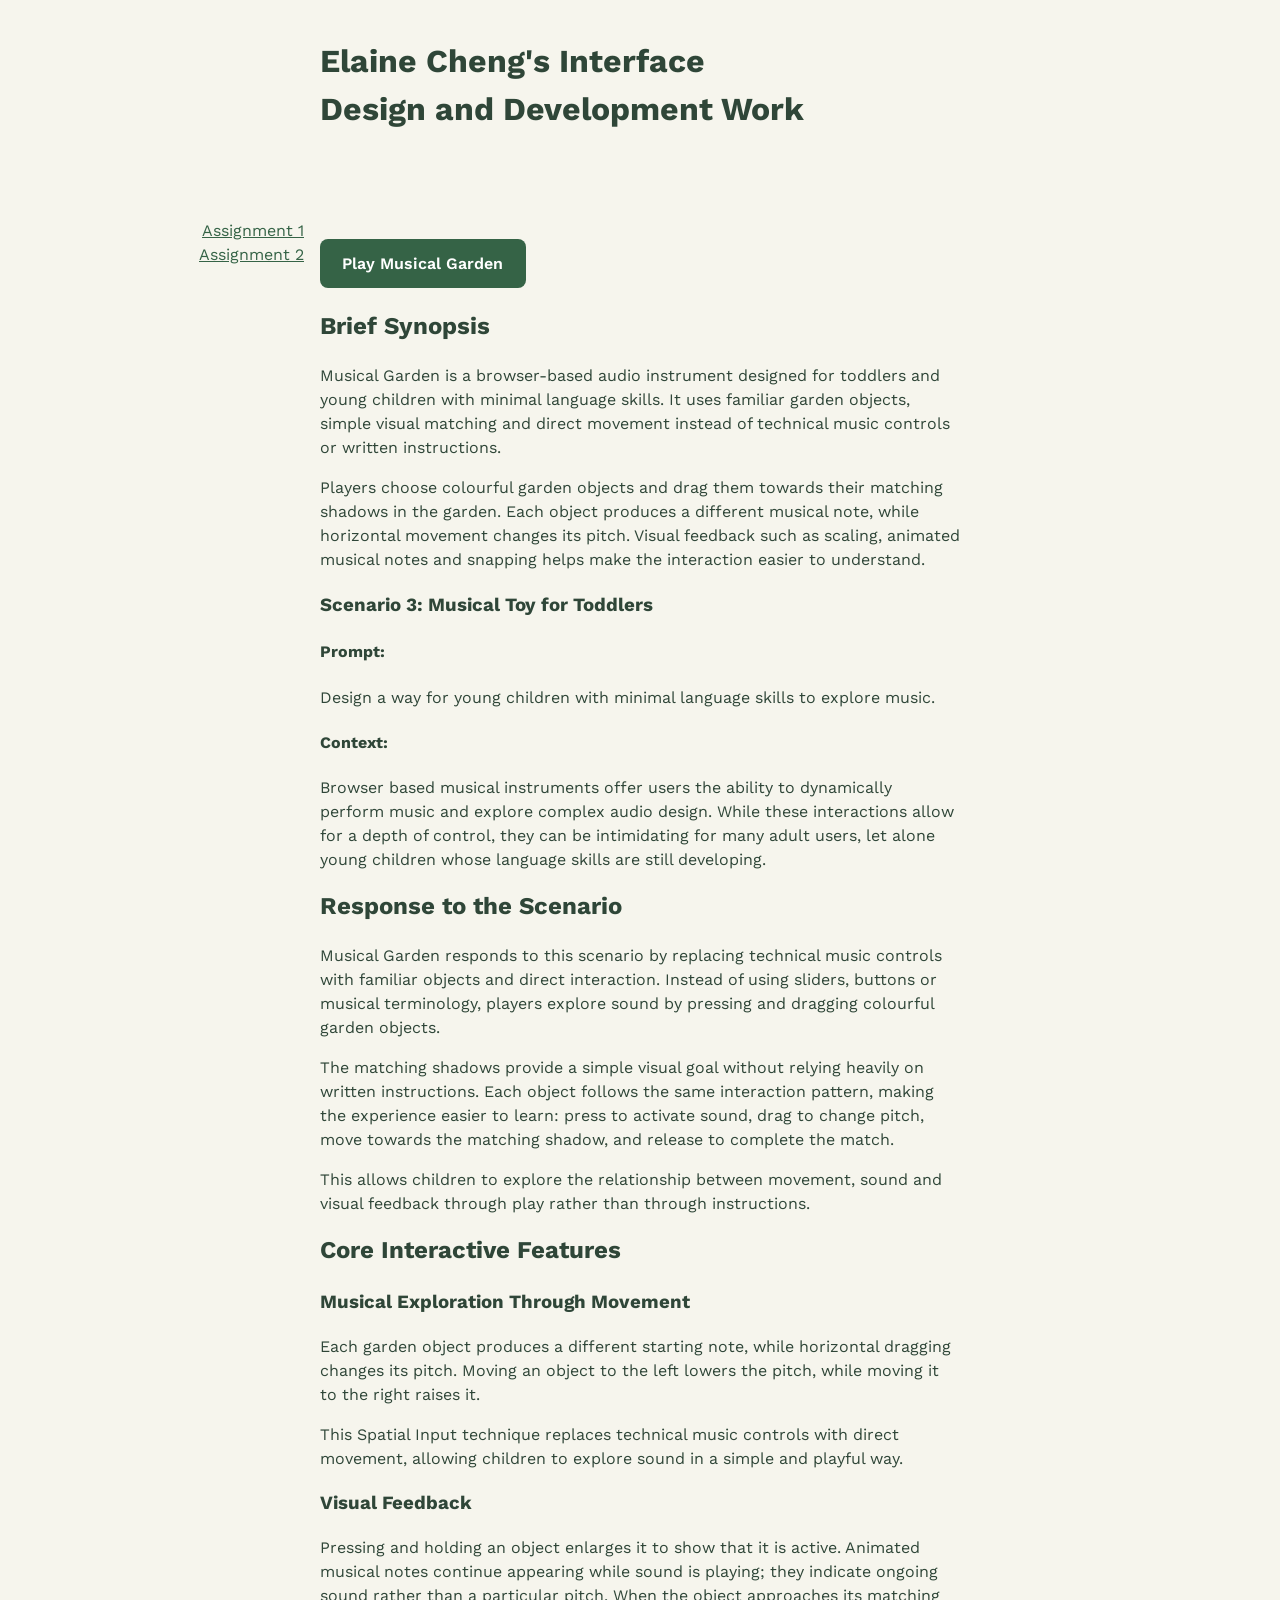
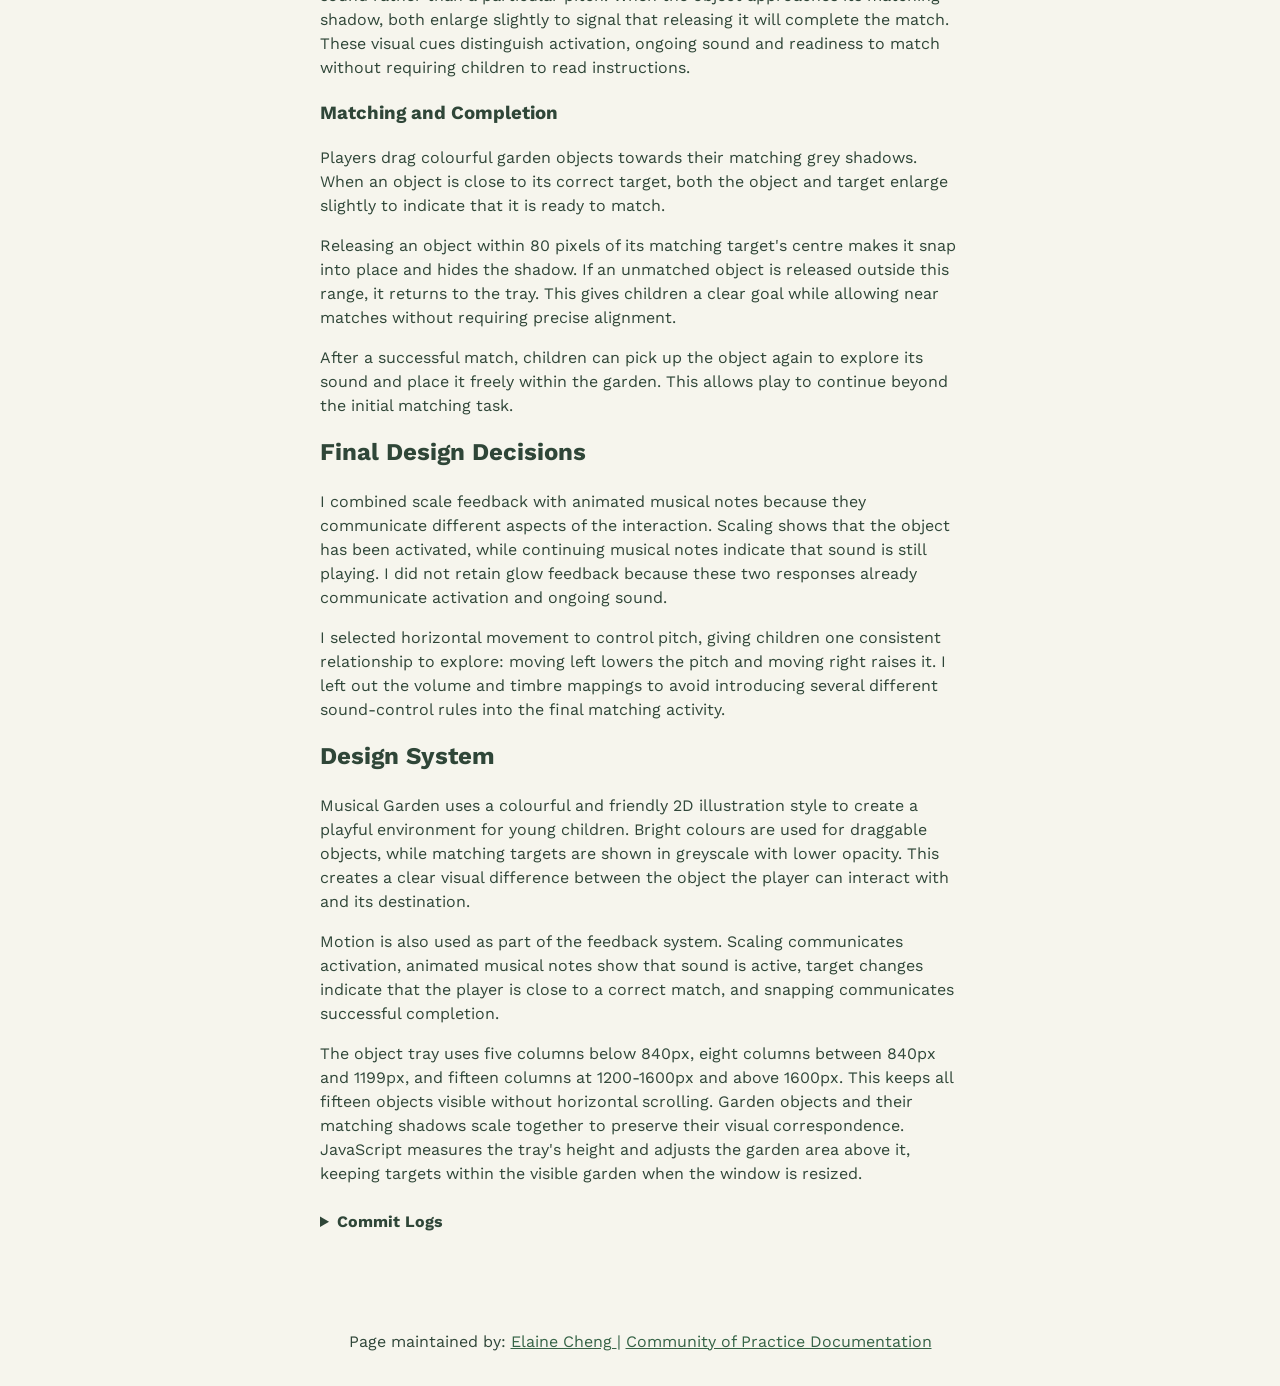
==== commit 712e854e: "Clarify interaction feedback, responsive layout and final design decisions" ====
--- a/index.html
+++ b/index.html
@@ -67,16 +67,21 @@
                 <p>This Spatial Input technique replaces technical music controls with direct movement, allowing children to explore sound in a simple and playful way.</p>
                
                 <h3>Visual Feedback</h3>
-                <p>Pressing an object makes it slightly larger, while animated musical notes appear as the sound continues. These responses help communicate that the object is active and producing sound without relying on written instructions.</p>
-               
+                <p>Pressing and holding an object enlarges it to show that it is active. Animated musical notes continue appearing while sound is playing; they indicate ongoing sound rather than a particular pitch. When the object approaches its matching shadow, both enlarge slightly to signal that releasing it will complete the match. These visual cues distinguish activation, ongoing sound and readiness to match without requiring children to read instructions.</p>
+                
                 <h3>Matching and Completion</h3>
-                <p>Players drag colourful garden objects towards their matching grey shadows. When an object approaches the correct target, the shadow becomes more noticeable.</p>
-                <p>Releasing the object close to its target makes it snap into place and the shadow disappears, giving the interaction a clear goal and completion state.</p>
+                <p>Players drag colourful garden objects towards their matching grey shadows. When an object is close to its correct target, both the object and target enlarge slightly to indicate that it is ready to match.</p>
+                <p>Releasing an object within 80 pixels of its matching target's centre makes it snap into place and hides the shadow. If an unmatched object is released outside this range, it returns to the tray. This gives children a clear goal while allowing near matches without requiring precise alignment.</p>
+                <p>After a successful match, children can pick up the object again to explore its sound and place it freely within the garden. This allows play to continue beyond the initial matching task.</p>
+
+                <h2 class="firstSectionHeading">Final Design Decisions</h2>
+                <p>I combined scale feedback with animated musical notes because they communicate different aspects of the interaction. Scaling shows that the object has been activated, while continuing musical notes indicate that sound is still playing. I did not retain glow feedback because these two responses already communicate activation and ongoing sound.</p>
+                <p>I selected horizontal movement to control pitch, giving children one consistent relationship to explore: moving left lowers the pitch and moving right raises it. I left out the volume and timbre mappings to avoid introducing several different sound-control rules into the final matching activity.</p>
 
                 <h2 class="firstSectionHeading">Design System</h2>
                 <p>Musical Garden uses a colourful and friendly 2D illustration style to create a playful environment for young children. Bright colours are used for draggable objects, while matching targets are shown in greyscale with lower opacity. This creates a clear visual difference between the object the player can interact with and its destination.</p>
                 <p>Motion is also used as part of the feedback system. Scaling communicates activation, animated musical notes show that sound is active, target changes indicate that the player is close to a correct match, and snapping communicates successful completion.</p>
-                <p>The layout is responsive across the required screen sizes so that the garden, draggable objects and matching targets remain visible and usable. Object size and spacing can also be adjusted across the experience to introduce more challenge while keeping the interaction pattern consistent.</p>
+                <p>The object tray uses five columns below 840px, eight columns between 840px and 1199px, and fifteen columns at 1200-1600px and above 1600px. This keeps all fifteen objects visible without horizontal scrolling. Garden objects and their matching shadows scale together to preserve their visual correspondence. JavaScript measures the tray's height and adjusts the garden area above it, keeping targets within the visible garden when the window is resized.</p>
 
            <details class="commit-log">
                 <summary>Commit Logs</summary>
@@ -144,15 +149,6 @@
         <td>Sun Aug 30 00:05:40 2026 +1000</td>
         <td>update</td>
         <td></td>
-
-      </tr>
-
-      <tr>
-
-        <td>1.2 pressed scale;</td>
-        <td>undefined</td>
-        <td>undefined</td>
-        <td>undefined</td>
 
       </tr>
 
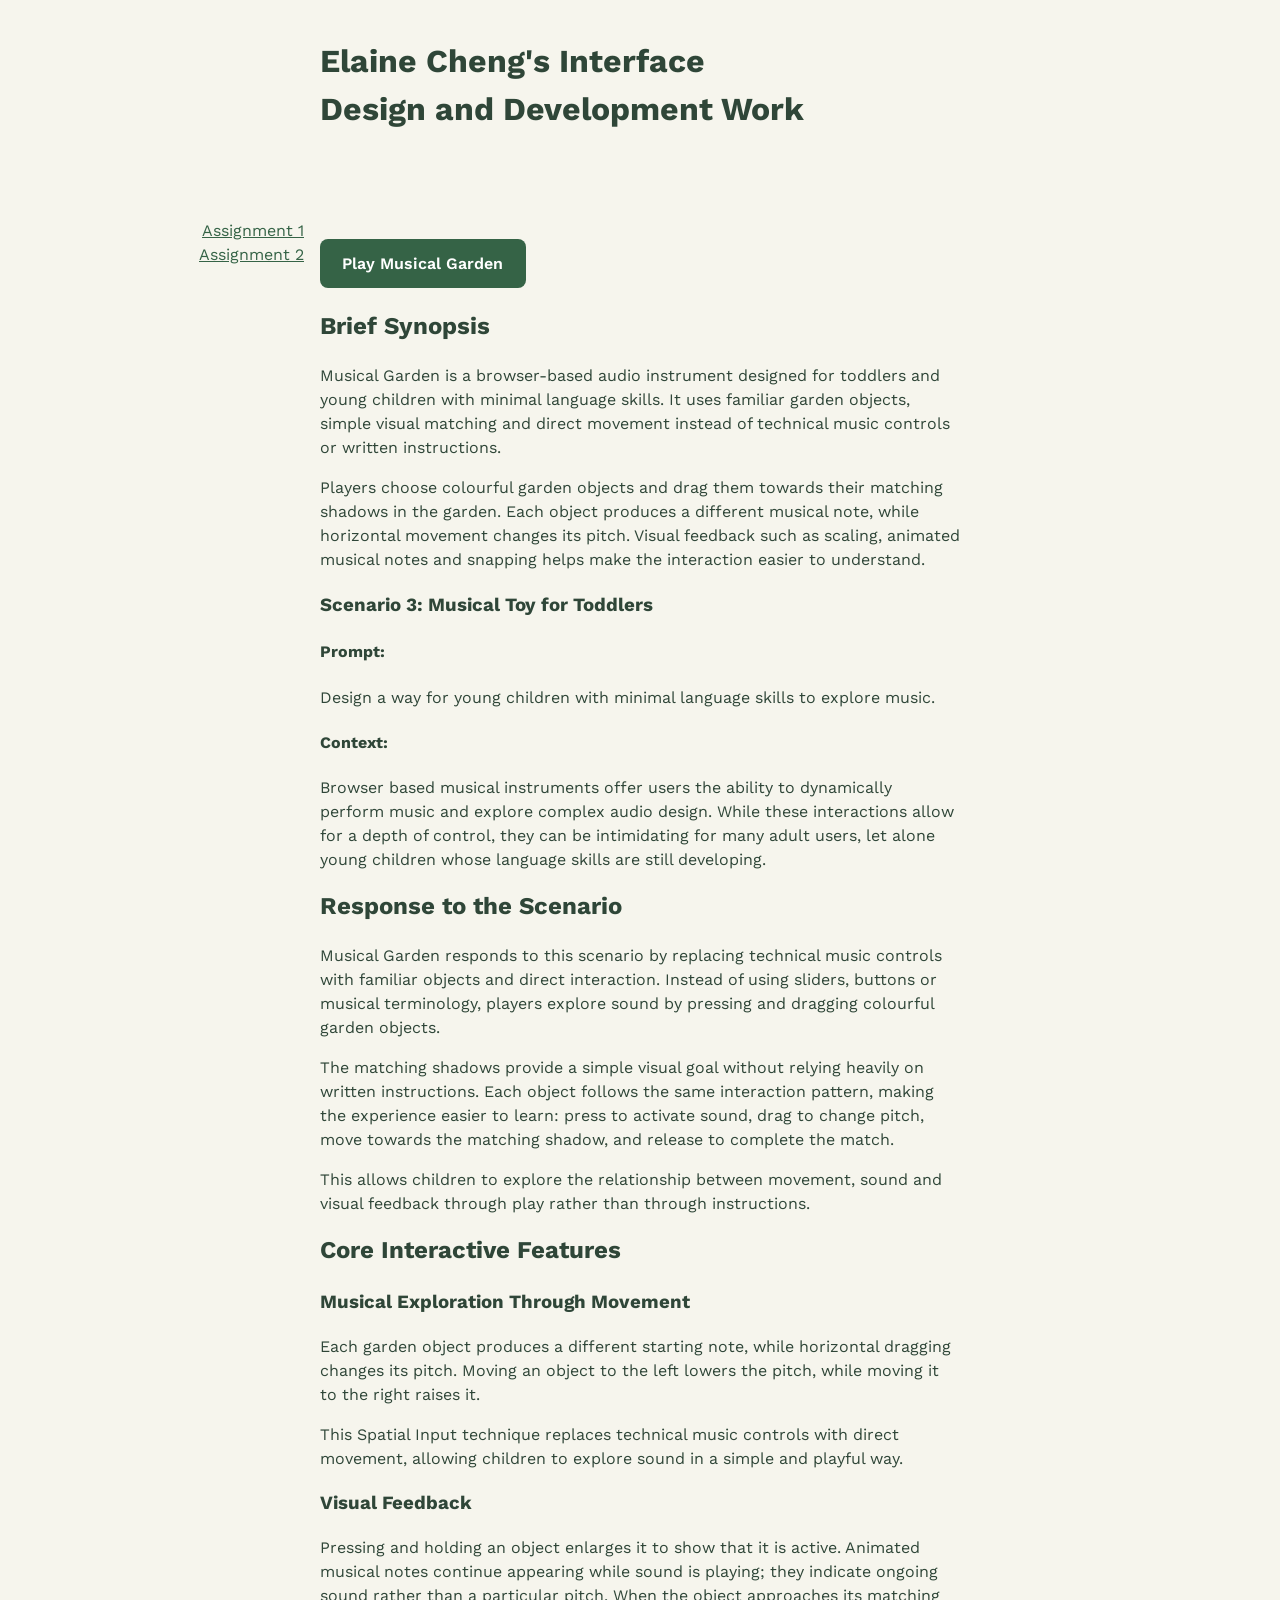
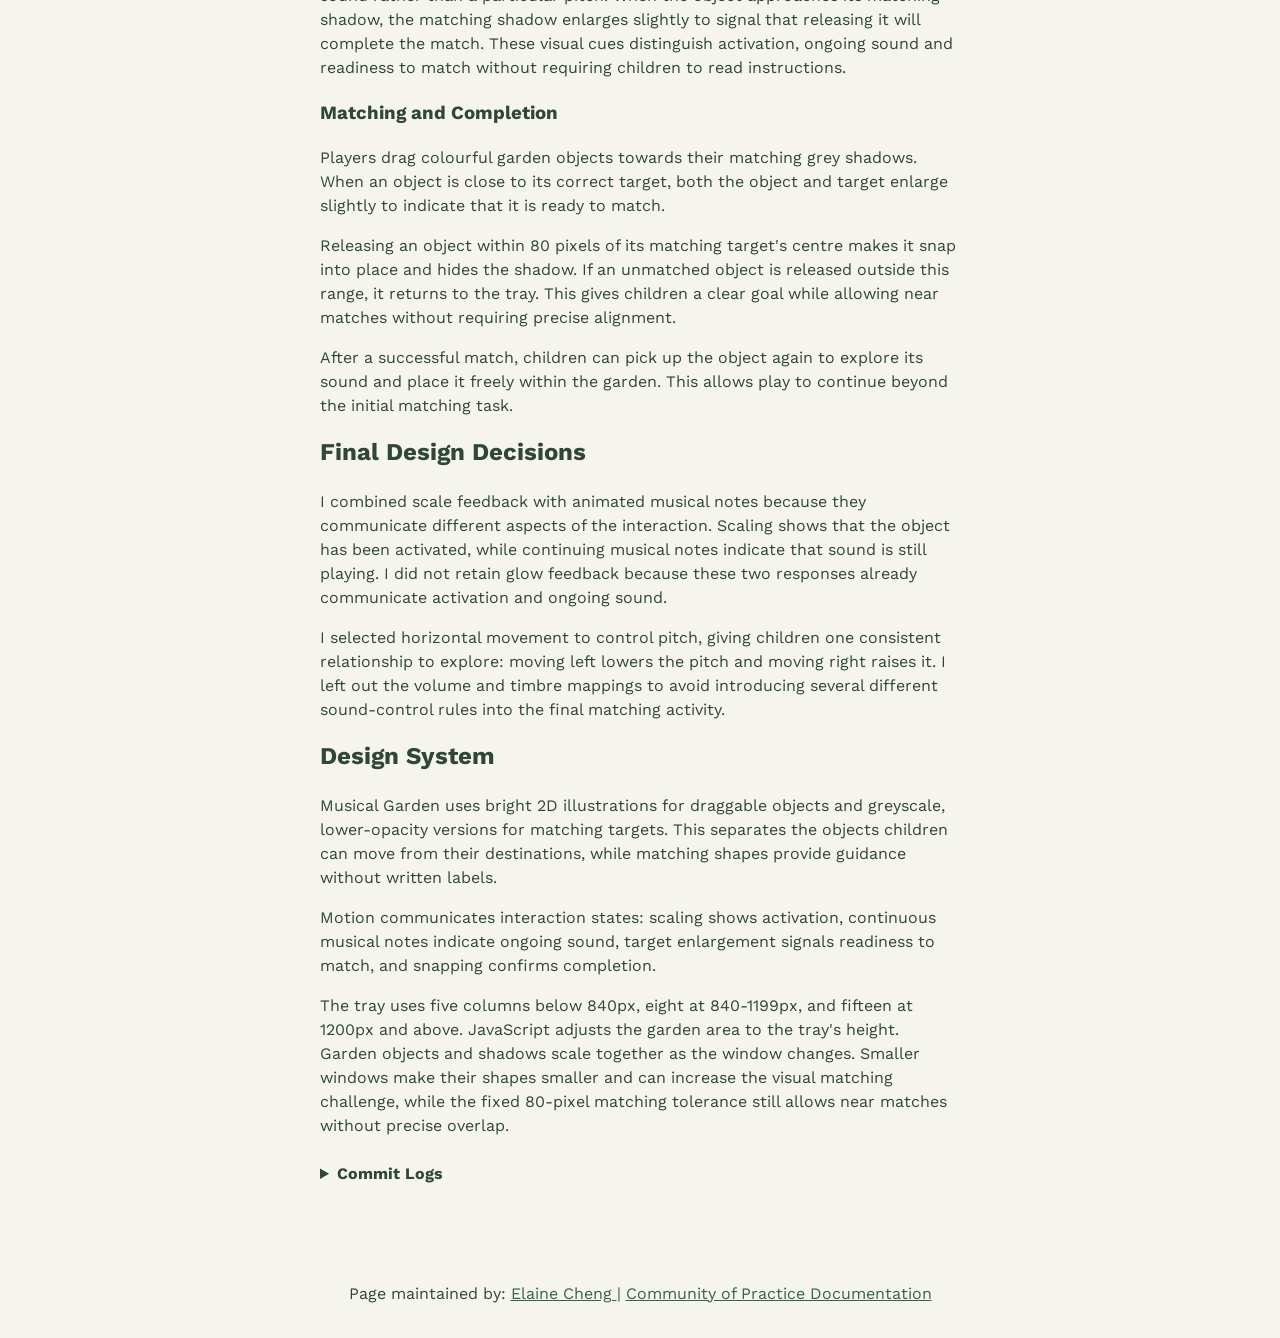
==== commit 2d3a12d5: "Clarify design system and responsive matching challenge" ====
--- a/index.html
+++ b/index.html
@@ -67,7 +67,7 @@
                 <p>This Spatial Input technique replaces technical music controls with direct movement, allowing children to explore sound in a simple and playful way.</p>
                
                 <h3>Visual Feedback</h3>
-                <p>Pressing and holding an object enlarges it to show that it is active. Animated musical notes continue appearing while sound is playing; they indicate ongoing sound rather than a particular pitch. When the object approaches its matching shadow, both enlarge slightly to signal that releasing it will complete the match. These visual cues distinguish activation, ongoing sound and readiness to match without requiring children to read instructions.</p>
+                <p>Pressing and holding an object enlarges it to show that it is active. Animated musical notes continue appearing while sound is playing; they indicate ongoing sound rather than a particular pitch. When the object approaches its matching shadow, the matching shadow enlarges slightly to signal that releasing it will complete the match. These visual cues distinguish activation, ongoing sound and readiness to match without requiring children to read instructions.</p>
                 
                 <h3>Matching and Completion</h3>
                 <p>Players drag colourful garden objects towards their matching grey shadows. When an object is close to its correct target, both the object and target enlarge slightly to indicate that it is ready to match.</p>
@@ -79,9 +79,9 @@
                 <p>I selected horizontal movement to control pitch, giving children one consistent relationship to explore: moving left lowers the pitch and moving right raises it. I left out the volume and timbre mappings to avoid introducing several different sound-control rules into the final matching activity.</p>
 
                 <h2 class="firstSectionHeading">Design System</h2>
-                <p>Musical Garden uses a colourful and friendly 2D illustration style to create a playful environment for young children. Bright colours are used for draggable objects, while matching targets are shown in greyscale with lower opacity. This creates a clear visual difference between the object the player can interact with and its destination.</p>
-                <p>Motion is also used as part of the feedback system. Scaling communicates activation, animated musical notes show that sound is active, target changes indicate that the player is close to a correct match, and snapping communicates successful completion.</p>
-                <p>The object tray uses five columns below 840px, eight columns between 840px and 1199px, and fifteen columns at 1200-1600px and above 1600px. This keeps all fifteen objects visible without horizontal scrolling. Garden objects and their matching shadows scale together to preserve their visual correspondence. JavaScript measures the tray's height and adjusts the garden area above it, keeping targets within the visible garden when the window is resized.</p>
+                <p>Musical Garden uses bright 2D illustrations for draggable objects and greyscale, lower-opacity versions for matching targets. This separates the objects children can move from their destinations, while matching shapes provide guidance without written labels.</p>
+                <p>Motion communicates interaction states: scaling shows activation, continuous musical notes indicate ongoing sound, target enlargement signals readiness to match, and snapping confirms completion.</p>
+                <p>The tray uses five columns below 840px, eight at 840-1199px, and fifteen at 1200px and above. JavaScript adjusts the garden area to the tray's height. Garden objects and shadows scale together as the window changes. Smaller windows make their shapes smaller and can increase the visual matching challenge, while the fixed 80-pixel matching tolerance still allows near matches without precise overlap.</p>
 
            <details class="commit-log">
                 <summary>Commit Logs</summary>
